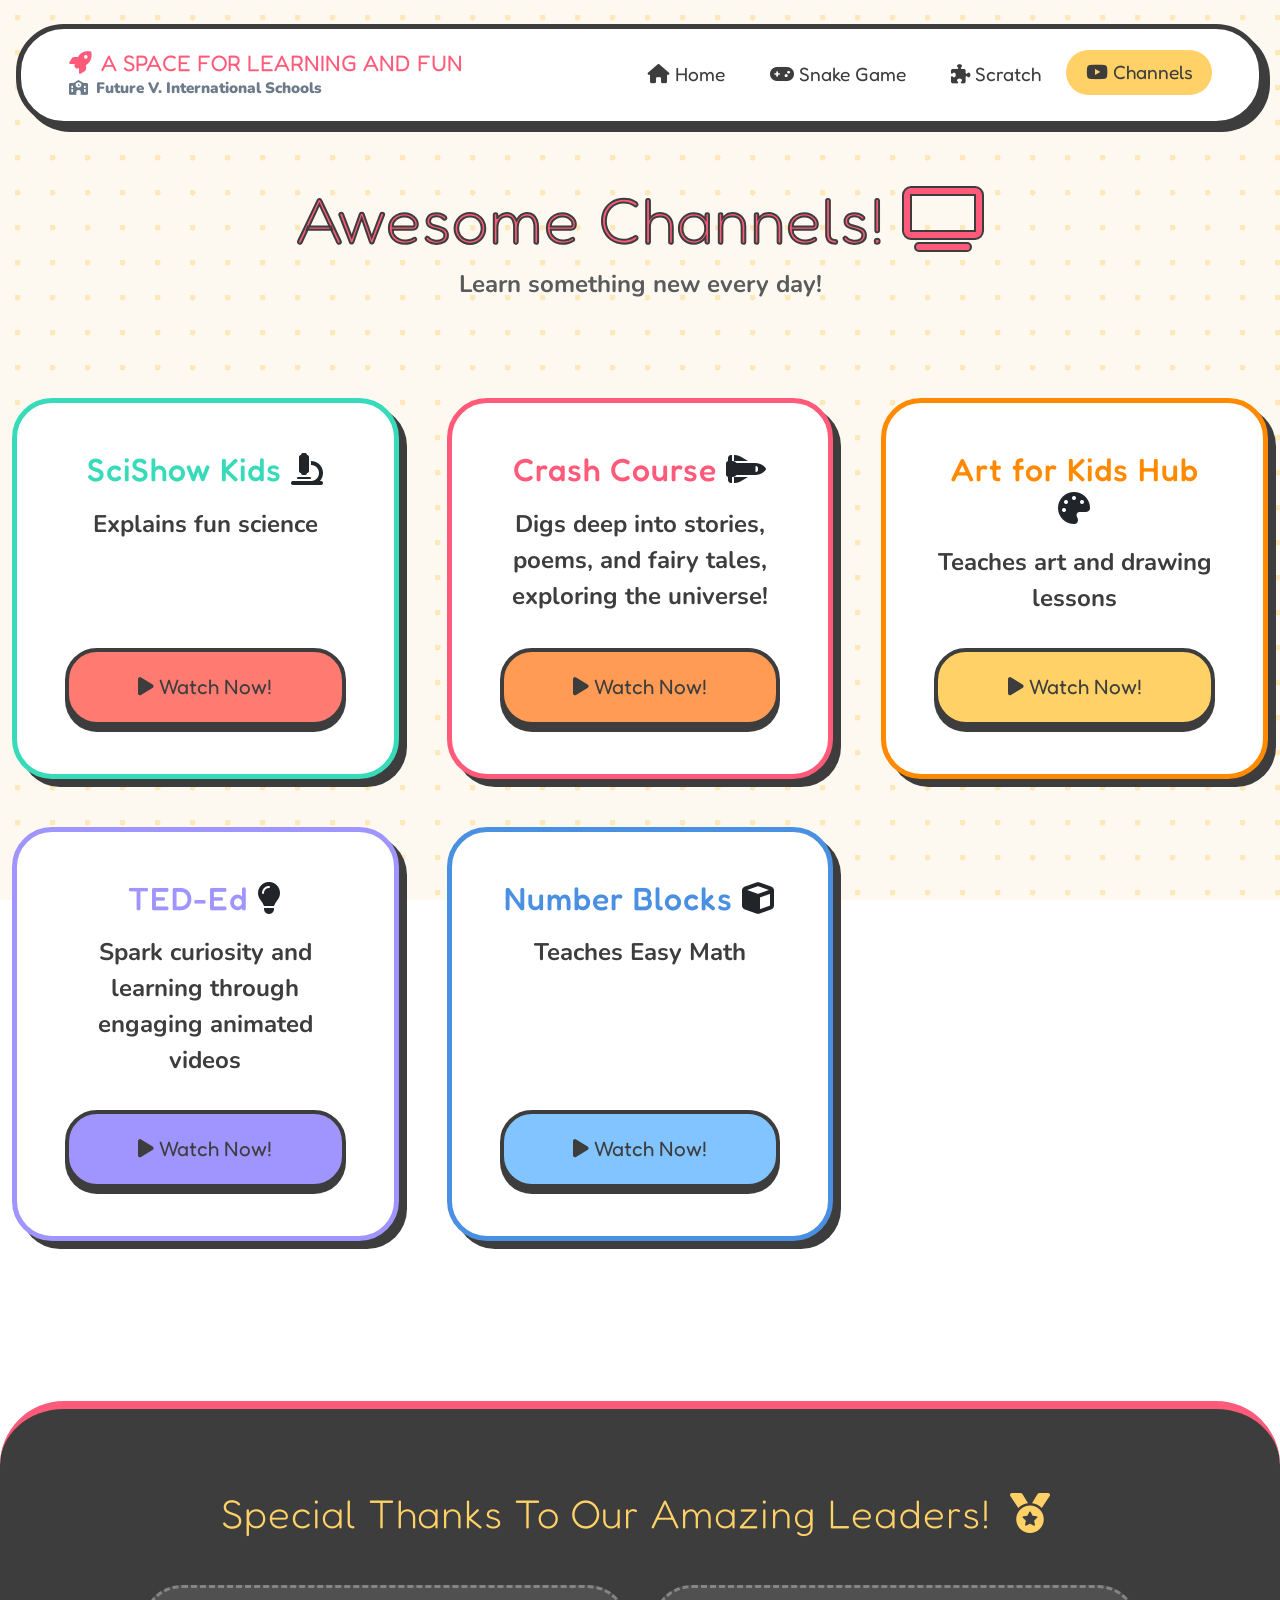
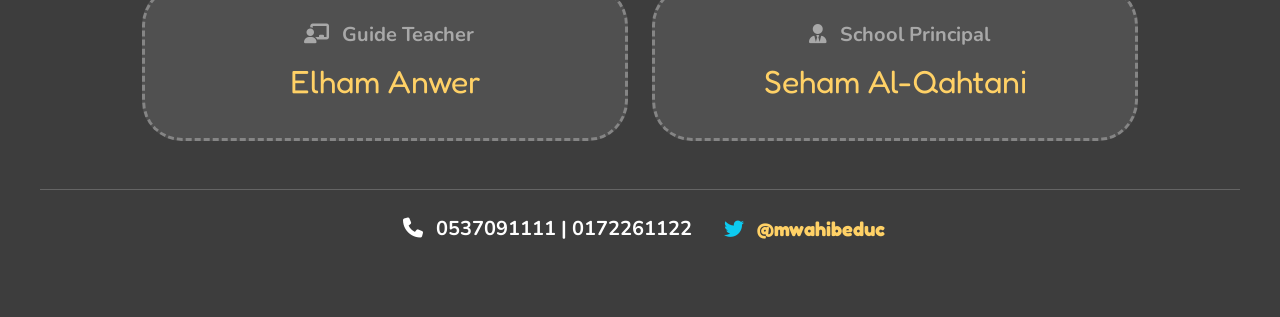
==== page2.html @ 5723bd49 "feat: Pro Max UI design upload" ====
<!DOCTYPE html>
<html lang="en">

<head>
    <meta charset="UTF-8">
    <meta name="viewport" content="width=device-width, initial-scale=1.0">
    <title>Channels for Learning</title>
    <!-- Bootstrap 5 CSS -->
    <link href="https://cdn.jsdelivr.net/npm/bootstrap@5.3.3/dist/css/bootstrap.min.css" rel="stylesheet">
    <link rel="stylesheet" href="https://cdnjs.cloudflare.com/ajax/libs/font-awesome/6.4.0/css/all.min.css">
    <!-- Custom Pro Max Organic CSS -->
    <link rel="stylesheet" href="styles.css">
</head>

<body>

    <!-- Unified Organic Navbar -->
    <div class="container position-relative z-3 px-3">
        <nav class="navbar navbar-expand-lg floating-nav mt-4">
            <div class="container-fluid">
                <a class="navbar-brand d-flex flex-column" href="index.html">
                    <span class="school-brand"><i class="fa-solid fa-rocket mx-1"></i> A Space for Learning and
                        Fun</span>
                    <span class="school-subbrand"><i class="fa-solid fa-school mx-1"></i> Future V. International
                        Schools</span>
                </a>
                <button class="navbar-toggler" type="button" data-bs-toggle="collapse" data-bs-target="#navMenu">
                    <span class="navbar-toggler-icon"></span>
                </button>
                <div class="collapse navbar-collapse justify-content-end" id="navMenu">
                    <div class="navbar-nav">
                        <a class="nav-link" href="index.html"><i class="fa-solid fa-house"></i> Home</a>
                        <a class="nav-link" href="snake.html"><i class="fa-solid fa-gamepad"></i> Snake Game</a>
                        <a class="nav-link" href="scratch.html"><i class="fa-solid fa-puzzle-piece"></i> Scratch</a>
                        <a class="nav-link active" href="page2.html"><i class="fa-brands fa-youtube"></i> Channels</a>
                    </div>
                </div>
            </div>
        </nav>
    </div>

    <!-- Main Content -->
    <div class="container pb-5 overflow-hidden">
        <div class="text-center mb-5 mt-4">
            <h1 class="display-3 brand-font" style="color: var(--primary); -webkit-text-stroke: 2px #3D3D3D;">Awesome
                Channels! <i class="fa-solid fa-tv"></i></h1>
            <p class="fs-4 fw-bold text-muted d-none d-md-block">Learn something new every day!</p>
        </div>

        <div class="row row-cols-1 row-cols-md-2 row-cols-lg-3 g-5 mt-3">

            <div class="col">
                <div class="organic-card hover-lift text-center h-100 d-flex flex-column"
                    style="border-color: #38DBB9;">
                    <h2 class="brand-font mb-3" style="color: #38DBB9;">SciShow Kids <i
                            class="fa-solid fa-microscope text-dark"></i></h2>
                    <p class="fs-4 fw-bold flex-grow-1" style="color: var(--text-main);">Explains fun science</p>
                    <a href="https://www.youtube.com/@SciShowKids" target="_blank"
                        class="btn-3d btn-html w-100 border-0 mt-3 text-white"><i class="fa-solid fa-play"></i> Watch
                        Now!</a>
                </div>
            </div>

            <div class="col">
                <div class="organic-card hover-lift text-center h-100 d-flex flex-column"
                    style="border-color: #FF5A79;">
                    <h2 class="brand-font mb-3" style="color: #FF5A79;">Crash Course <i
                            class="fa-solid fa-shuttle-space text-dark"></i></h2>
                    <p class="fs-4 fw-bold flex-grow-1" style="color: var(--text-main);">Digs deep into stories, poems,
                        and fairy tales, exploring the universe!</p>
                    <a href="https://www.youtube.com/@crashcoursekids" target="_blank"
                        class="btn-3d btn-java w-100 border-0 mt-3 text-white"><i class="fa-solid fa-play"></i> Watch
                        Now!</a>
                </div>
            </div>

            <div class="col">
                <div class="organic-card hover-lift text-center h-100 d-flex flex-column"
                    style="border-color: #FF8A00;">
                    <h2 class="brand-font mb-3" style="color: #FF8A00;">Art for Kids Hub <i
                            class="fa-solid fa-palette text-dark"></i></h2>
                    <p class="fs-4 fw-bold flex-grow-1" style="color: var(--text-main);">Teaches art and drawing lessons
                    </p>
                    <a href="https://www.youtube.com/@artforkidshub" target="_blank"
                        class="btn-3d btn-scratch w-100 border-0 mt-3 text-white"><i class="fa-solid fa-play"></i> Watch
                        Now!</a>
                </div>
            </div>

            <div class="col">
                <div class="organic-card hover-lift text-center h-100 d-flex flex-column"
                    style="border-color: #A094FF;">
                    <h2 class="brand-font mb-3" style="color: #A094FF;">TED-Ed <i
                            class="fa-solid fa-lightbulb text-dark"></i></h2>
                    <p class="fs-4 fw-bold flex-grow-1" style="color: var(--text-main);">Spark curiosity and learning
                        through engaging animated videos</p>
                    <a href="https://www.youtube.com/@TEDEd" target="_blank"
                        class="btn-3d btn-cpp w-100 border-0 mt-3 text-white"><i class="fa-solid fa-play"></i> Watch
                        Now!</a>
                </div>
            </div>

            <div class="col">
                <div class="organic-card hover-lift text-center h-100 d-flex flex-column"
                    style="border-color: #4A90E2;">
                    <h2 class="brand-font mb-3" style="color: #4A90E2;">Number Blocks <i
                            class="fa-solid fa-cube text-dark"></i></h2>
                    <p class="fs-4 fw-bold flex-grow-1" style="color: var(--text-main);">Teaches Easy Math</p>
                    <a href="https://www.youtube.com/channel/UCPlwvN0w4qFSP1FllALB92w" target="_blank"
                        class="btn-3d btn-python w-100 border-0 mt-3 text-white"><i class="fa-solid fa-play"></i> Watch
                        Now!</a>
                </div>
            </div>

        </div>
    </div>

    <!-- Unified Chunky Footer -->
    <footer class="chunky-footer text-center w-100">
        <div class="container-fluid overflow-hidden px-4">
            <h2 class="mb-5 footer-text-brand display-6">Special Thanks To Our Amazing Leaders! <i
                    class="fa-solid fa-medal mx-2"></i></h2>
            <div class="row justify-content-center g-4 mb-5">
                <div class="col-12 col-md-5">
                    <div class="footer-badge">
                        <p class="mb-2 fs-5 fw-bold text-white-50"><i class="fa-solid fa-chalkboard-user mx-2"></i>
                            Guide Teacher</p>
                        <p class="mb-0 fs-2 footer-text-brand">Elham Anwer</p>
                    </div>
                </div>
                <div class="col-12 col-md-5">
                    <div class="footer-badge">
                        <p class="mb-2 fs-5 fw-bold text-white-50"><i class="fa-solid fa-user-tie mx-2"></i> School
                            Principal</p>
                        <p class="mb-0 fs-2 footer-text-brand">Seham Al-Qahtani</p>
                    </div>
                </div>
            </div>
            <div class="d-flex flex-column flex-md-row justify-content-center align-items-center gap-4 mt-5 py-4 border-top w-100"
                style="border-color: rgba(255,255,255,0.2) !important;">
                <div class="fs-5 fw-bold text-break">
                    <i class="fa-solid fa-phone mx-2"></i> <a href="tel:0537091111"
                        class="text-white text-decoration-none">0537091111</a> | <a href="tel:0172261122"
                        class="text-white text-decoration-none">0172261122</a>
                </div>
                <div class="fs-5 fw-bold">
                    <i class="fa-brands fa-twitter text-info mx-2"></i> <a href="https://twitter.com/mwahibeduc"
                        target="_blank" class="footer-text-brand text-decoration-none">@mwahibeduc</a>
                </div>
            </div>
        </div>
    </footer>

    <!-- Bootstrap JS -->
    <script src="https://cdn.jsdelivr.net/npm/bootstrap@5.3.3/dist/js/bootstrap.bundle.min.js"></script>
</body>

</html>
---- styles.css ----
@import url('https://fonts.googleapis.com/css2?family=Fredoka+One&family=Nunito:wght@400;700;900&display=swap');

:root {
    --bg-color: #FDF9F1;
    /* Soft warm white / cream */
    --primary: #FF5A79;
    /* Bright playful pink */
    --secondary: #38DBB9;
    /* Bright teal */
    --accent: #FFD166;
    /* Sunny yellow */
    --blue: #4A90E2;
    /* Playful blue for tech */
    --orange: #FF8A00;
    /* Bright orange */
    --text-main: #3D3D3D;
    /* Soft black for legibility */
    --text-mute: #6C7A89;
}

html,
body {
    max-width: 100%;
    overflow-x: hidden;
}

body {
    font-family: 'Nunito', sans-serif;
    color: var(--text-main);
}

body::before {
    content: "";
    position: fixed;
    top: 0;
    left: 0;
    width: 100%;
    height: 100%;
    background-image: radial-gradient(rgba(255, 209, 102, 0.4) 3px, transparent 3px);
    background-size: 35px 35px;
    background-color: var(--bg-color);
    z-index: -1;
}

h1,
h2,
h3,
h4,
h5,
h6,
.brand-font {
    font-family: 'Fredoka One', cursive;
    color: var(--text-main);
    letter-spacing: 1px;
}

/* Global Nav */
.floating-nav {
    background: white;
    border: 5px solid var(--text-main);
    border-radius: 3rem;
    box-shadow: 6px 6px 0 var(--text-main);
    padding: 1rem 2rem;
    margin: 2rem auto;
    max-width: 1400px;
}

.school-brand {
    font-family: 'Fredoka One', cursive;
    color: var(--primary);
    text-transform: uppercase;
    font-size: 1.4rem;
    text-decoration: none;
    line-height: 1.2;
}

.school-subbrand {
    font-family: 'Nunito', sans-serif;
    color: var(--text-mute);
    font-size: 0.95rem;
    font-weight: 900;
}

.nav-link {
    font-family: 'Fredoka One', cursive;
    color: var(--text-main) !important;
    font-size: 1.2rem;
    padding: 0.5rem 1.2rem !important;
    border-radius: 2rem;
    transition: all 0.2s;
    margin: 0 0.2rem;
}

.nav-link:hover,
.nav-link.active {
    background: var(--accent);
    transform: translateY(-2px);
}

/* Tactile 3D Game Buttons */
.btn-3d {
    font-family: 'Fredoka One', cursive;
    font-size: 1.3rem;
    padding: 1.2rem 2.5rem;
    border-radius: 2rem;
    border: 4px solid var(--text-main) !important;
    color: var(--text-main) !important;
    text-decoration: none;
    display: inline-block;
    transition: all 0.1s ease-in-out;
    position: relative;
    top: 0;
    cursor: pointer;
}

.btn-3d:hover {
    filter: brightness(1.1);
}

.btn-3d:active {
    top: 6px;
    box-shadow: 0 0px 0 var(--text-main) !important;
}

.btn-html {
    background: #FF7B72;
    box-shadow: 0 6px 0 var(--text-main);
}

.btn-python {
    background: #82C4FF;
    box-shadow: 0 6px 0 var(--text-main);
}

.btn-scratch {
    background: var(--accent);
    box-shadow: 0 6px 0 var(--text-main);
}

.btn-cpp {
    background: #A094FF;
    box-shadow: 0 6px 0 var(--text-main);
}

.btn-java {
    background: #FF9B54;
    box-shadow: 0 6px 0 var(--text-main);
}

/* Playful Card Containers */
.organic-card {
    background: white;
    border: 5px solid var(--text-main);
    border-radius: 2.5rem;
    padding: 3rem;
    position: relative;
    box-shadow: 8px 8px 0 var(--text-main);
    transition: all 0.3s;
    overflow: hidden;
}

.organic-card.hover-lift:hover {
    transform: translateY(-8px);
    box-shadow: 12px 16px 0 var(--text-main);
}

/* Base App Wrapper Limits */
.container {
    max-width: 100vw;
    overflow-x: hidden;
}

/* Hero Section */
.hero {
    background: var(--secondary);
    border: 5px solid var(--text-main);
    border-radius: 3rem;
    box-shadow: 8px 8px 0 var(--text-main);
    padding: 6rem 2rem;
    margin-bottom: 4rem;
    position: relative;
    overflow: hidden;
}

/* Footer */
.chunky-footer {
    background: var(--text-main);
    color: white;
    padding: 5rem 1rem 3rem 1rem;
    border-radius: 4rem 4rem 0 0;
    margin-top: 7rem;
    border-top: 8px solid var(--primary);
    width: 100%;
}

.footer-badge {
    background: rgba(255, 255, 255, 0.1);
    border: 3px dashed rgba(255, 255, 255, 0.3);
    border-radius: 2.5rem;
    padding: 2rem;
    height: 100%;
}

.footer-text-brand {
    color: var(--accent);
    font-family: 'Fredoka One', cursive;
}

/* Channels / Students etc */
.student-bubble {
    background: white;
    border: 4px solid var(--secondary);
    border-radius: 2.5rem;
    padding: 1.5rem;
    font-size: 1.2rem;
    font-weight: 800;
    color: var(--text-main);
    box-shadow: 4px 4px 0 var(--secondary);
    text-align: center;
    transition: all 0.2s;
}

.student-bubble:hover {
    background: var(--secondary);
    color: white;
    transform: translateY(-5px);
    box-shadow: 6px 8px 0 var(--text-main);
}

/* Fluid Native Iframe Container Overlay! */
.iframe-container {
    position: relative;
    width: 100%;
    padding-bottom: 82%;
    /* Ensures strict aspect ratio mapping */
    height: 0;
    overflow: hidden;
}

.iframe-container iframe {
    position: absolute;
    top: 0;
    left: 0;
    width: 100% !important;
    height: 100% !important;
    border-radius: 1rem;
}

/* 📱 MOBILE RESPONSIVENESS MEDIA QUERIES */
@media (max-width: 768px) {

    /* Typographic Scaling */
    .display-2 {
        font-size: 2.5rem;
        -webkit-text-stroke: 1px #3D3D3D !important;
    }

    .display-3 {
        font-size: 2rem;
        -webkit-text-stroke: 1px #3D3D3D !important;
    }

    .display-4 {
        font-size: 1.8rem;
        -webkit-text-stroke: 1px #3D3D3D !important;
    }

    h2.brand-font {
        font-size: 1.5rem !important;
    }

    /* Layout & Spacing */
    .hero {
        padding: 3rem 1rem;
        border-radius: 2rem;
        box-shadow: 4px 4px 0 var(--text-main);
    }

    .organic-card {
        padding: 1.5rem;
        border-radius: 1.5rem;
        box-shadow: 4px 4px 0 var(--text-main);
        border-width: 4px;
    }

    /* Navbar / Buttons */
    .floating-nav {
        padding: 0.5rem 1rem;
        border-radius: 1.5rem;
        margin: 1rem auto;
        box-shadow: 4px 4px 0 var(--text-main);
        border-width: 4px;
    }

    .school-brand {
        font-size: 1rem;
    }

    .school-subbrand {
        font-size: 0.8rem;
    }

    .btn-3d {
        padding: 0.8rem 1.5rem;
        font-size: 1rem;
        border-width: 3px !important;
        box-shadow: 0 4px 0 var(--text-main) !important;
        width: 100%;
        text-align: center;
    }

    .btn-3d:active {
        top: 4px;
        box-shadow: 0 0 0 var(--text-main) !important;
    }

    /* Target specific showcase limits */
    .scratch-embed-card,
    .project-embed {
        padding: 1rem;
        border-width: 3px;
        border-radius: 1.5rem;
    }

    /* Students / Footers */
    .student-bubble {
        padding: 1rem;
        font-size: 0.9rem;
        border-width: 3px;
        box-shadow: 2px 2px 0 var(--secondary);
    }

    .chunky-footer {
        padding: 3rem 1rem;
        border-radius: 2rem 2rem 0 0;
        margin-top: 3rem;
        border-top-width: 5px;
    }

    .footer-badge {
        padding: 1.5rem;
        border-radius: 1.5rem;
    }

    /* Arcade bounds */
    .arcade-machine {
        padding: 1rem;
        border-radius: 2rem 2rem 1rem 1rem;
        border-width: 4px;
        box-shadow: 6px 6px 0 var(--text-main);
    }

    .arcade-screen-bezel {
        padding: 0.25rem;
        border-radius: 0.5rem;
        border-width: 4px;
    }

    .arcade-marquee {
        font-size: 1.5rem;
        margin-bottom: 1rem;
        letter-spacing: 1px;
    }
}
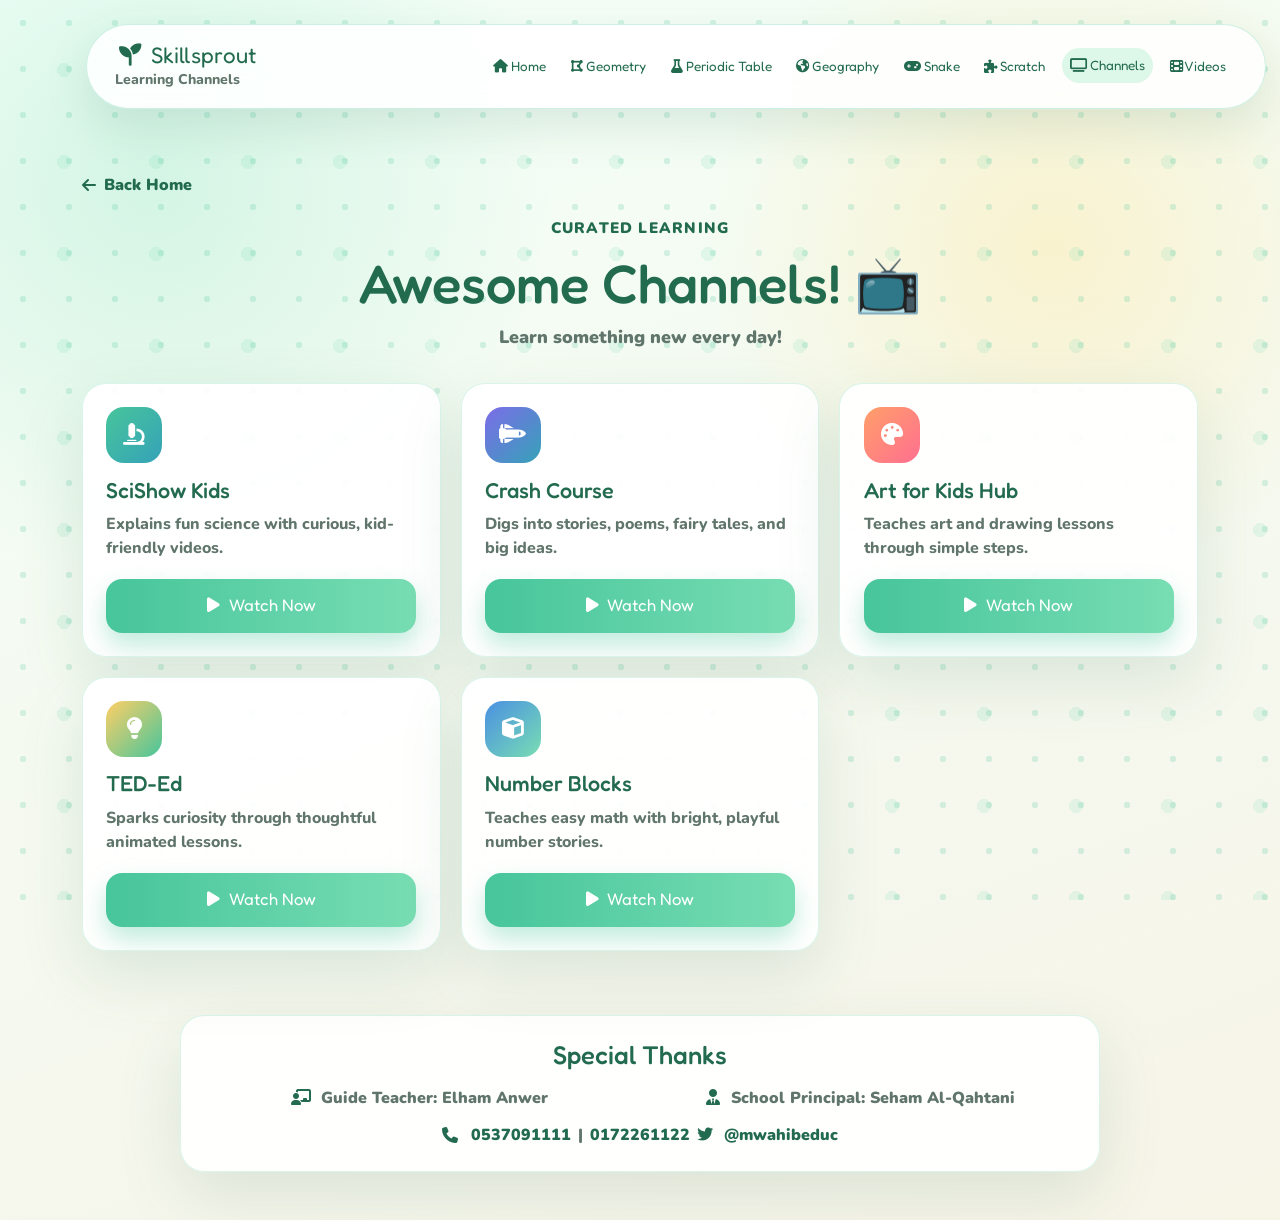
==== commit 394a2ab1: "last update" ====
--- a/page2.html
+++ b/page2.html
@@ -4,149 +4,112 @@
 <head>
     <meta charset="UTF-8">
     <meta name="viewport" content="width=device-width, initial-scale=1.0">
-    <title>Channels for Learning</title>
-    <!-- Bootstrap 5 CSS -->
+    <title>Learning Channels | Skillsprout</title>
     <link href="https://cdn.jsdelivr.net/npm/bootstrap@5.3.3/dist/css/bootstrap.min.css" rel="stylesheet">
     <link rel="stylesheet" href="https://cdnjs.cloudflare.com/ajax/libs/font-awesome/6.4.0/css/all.min.css">
-    <!-- Custom Pro Max Organic CSS -->
-    <link rel="stylesheet" href="styles.css">
+    <link rel="stylesheet" href="styles.css?v=7">
 </head>
 
-<body>
+<body class="skillsprout-page legacy-page">
 
     <!-- Unified Organic Navbar -->
     <div class="container position-relative z-3 px-3">
-        <nav class="navbar navbar-expand-lg floating-nav mt-4">
+        <nav class="navbar navbar-expand-xl navbar-light floating-nav mt-4" aria-label="Main navigation">
             <div class="container-fluid">
                 <a class="navbar-brand d-flex flex-column" href="index.html">
-                    <span class="school-brand"><i class="fa-solid fa-rocket mx-1"></i> A Space for Learning and
-                        Fun</span>
-                    <span class="school-subbrand"><i class="fa-solid fa-school mx-1"></i> Future V. International
-                        Schools</span>
+                    <span class="school-brand"><i class="fa-solid fa-seedling mx-1"></i> Skillsprout</span>
+                    <span class="school-subbrand">Learning Channels</span>
                 </a>
-                <button class="navbar-toggler" type="button" data-bs-toggle="collapse" data-bs-target="#navMenu">
+                <button class="navbar-toggler" type="button" data-bs-toggle="collapse" data-bs-target="#navMenu"
+                    aria-controls="navMenu" aria-expanded="false" aria-label="Toggle navigation">
                     <span class="navbar-toggler-icon"></span>
                 </button>
                 <div class="collapse navbar-collapse justify-content-end" id="navMenu">
                     <div class="navbar-nav">
                         <a class="nav-link" href="index.html"><i class="fa-solid fa-house"></i> Home</a>
-                        <a class="nav-link" href="snake.html"><i class="fa-solid fa-gamepad"></i> Snake Game</a>
+                        <a class="nav-link" href="geometry.html"><i class="fa-solid fa-draw-polygon"></i> Geometry</a>
+                        <a class="nav-link" href="periodic.html"><i class="fa-solid fa-flask"></i> Periodic Table</a>
+                        <a class="nav-link" href="geography.html"><i class="fa-solid fa-earth-americas"></i>
+                            Geography</a>
+                        <a class="nav-link" href="snake.html"><i class="fa-solid fa-gamepad"></i> Snake</a>
                         <a class="nav-link" href="scratch.html"><i class="fa-solid fa-puzzle-piece"></i> Scratch</a>
-                        <a class="nav-link active" href="page2.html"><i class="fa-brands fa-youtube"></i> Channels</a>
+                        <a class="nav-link active" href="page2.html"><i class="fa-solid fa-tv"></i> Channels</a>
+                        <a class="nav-link" href="videos.html"><i class="fa-solid fa-film"></i> Videos</a>
                     </div>
                 </div>
             </div>
         </nav>
     </div>
 
-    <!-- Main Content -->
-    <div class="container pb-5 overflow-hidden">
-        <div class="text-center mb-5 mt-4">
-            <h1 class="display-3 brand-font" style="color: var(--primary); -webkit-text-stroke: 2px #3D3D3D;">Awesome
-                Channels! <i class="fa-solid fa-tv"></i></h1>
-            <p class="fs-4 fw-bold text-muted d-none d-md-block">Learn something new every day!</p>
+    <main class="content-main">
+        <div class="container">
+            <a class="back-link" href="index.html"><i class="fa-solid fa-arrow-left"></i> Back Home</a>
+
+            <section class="page-header text-center">
+                <p class="hero-kicker">Curated learning</p>
+                <h1 class="section-title">Awesome Channels! 📺</h1>
+                <p class="page-subtitle">Learn something new every day!</p>
+            </section>
+
+            <section class="channel-grid" aria-label="Learning channels">
+                <article class="sprout-card channel-card">
+                    <div class="channel-icon science-icon"><i class="fa-solid fa-microscope"></i></div>
+                    <h2>SciShow Kids</h2>
+                    <p>Explains fun science with curious, kid-friendly videos.</p>
+                    <a href="https://www.youtube.com/@SciShowKids" target="_blank" rel="noopener"
+                        class="sprout-btn sprout-btn-primary"><i class="fa-solid fa-play"></i> Watch Now</a>
+                </article>
+
+                <article class="sprout-card channel-card">
+                    <div class="channel-icon stories-icon"><i class="fa-solid fa-shuttle-space"></i></div>
+                    <h2>Crash Course</h2>
+                    <p>Digs into stories, poems, fairy tales, and big ideas.</p>
+                    <a href="https://www.youtube.com/@crashcoursekids" target="_blank" rel="noopener"
+                        class="sprout-btn sprout-btn-primary"><i class="fa-solid fa-play"></i> Watch Now</a>
+                </article>
+
+                <article class="sprout-card channel-card">
+                    <div class="channel-icon art-icon"><i class="fa-solid fa-palette"></i></div>
+                    <h2>Art for Kids Hub</h2>
+                    <p>Teaches art and drawing lessons through simple steps.</p>
+                    <a href="https://www.youtube.com/@artforkidshub" target="_blank" rel="noopener"
+                        class="sprout-btn sprout-btn-primary"><i class="fa-solid fa-play"></i> Watch Now</a>
+                </article>
+
+                <article class="sprout-card channel-card">
+                    <div class="channel-icon idea-icon"><i class="fa-solid fa-lightbulb"></i></div>
+                    <h2>TED-Ed</h2>
+                    <p>Sparks curiosity through thoughtful animated lessons.</p>
+                    <a href="https://www.youtube.com/@TEDEd" target="_blank" rel="noopener"
+                        class="sprout-btn sprout-btn-primary"><i class="fa-solid fa-play"></i> Watch Now</a>
+                </article>
+
+                <article class="sprout-card channel-card">
+                    <div class="channel-icon math-icon"><i class="fa-solid fa-cube"></i></div>
+                    <h2>Number Blocks</h2>
+                    <p>Teaches easy math with bright, playful number stories.</p>
+                    <a href="https://www.youtube.com/channel/UCPlwvN0w4qFSP1FllALB92w" target="_blank" rel="noopener"
+                        class="sprout-btn sprout-btn-primary"><i class="fa-solid fa-play"></i> Watch Now</a>
+                </article>
+            </section>
         </div>
+    </main>
 
-        <div class="row row-cols-1 row-cols-md-2 row-cols-lg-3 g-5 mt-3">
-
-            <div class="col">
-                <div class="organic-card hover-lift text-center h-100 d-flex flex-column"
-                    style="border-color: #38DBB9;">
-                    <h2 class="brand-font mb-3" style="color: #38DBB9;">SciShow Kids <i
-                            class="fa-solid fa-microscope text-dark"></i></h2>
-                    <p class="fs-4 fw-bold flex-grow-1" style="color: var(--text-main);">Explains fun science</p>
-                    <a href="https://www.youtube.com/@SciShowKids" target="_blank"
-                        class="btn-3d btn-html w-100 border-0 mt-3 text-white"><i class="fa-solid fa-play"></i> Watch
-                        Now!</a>
+    <footer class="sprout-footer sprout-footer-panel text-center">
+        <div class="container">
+            <div class="sprout-card acknowledgement-card">
+                <h2 class="section-title-small">Special Thanks</h2>
+                <div class="thanks-grid">
+                    <p><i class="fa-solid fa-chalkboard-user"></i> Guide Teacher: <strong>Elham Anwer</strong></p>
+                    <p><i class="fa-solid fa-user-tie"></i> School Principal: <strong>Seham Al-Qahtani</strong></p>
                 </div>
-            </div>
-
-            <div class="col">
-                <div class="organic-card hover-lift text-center h-100 d-flex flex-column"
-                    style="border-color: #FF5A79;">
-                    <h2 class="brand-font mb-3" style="color: #FF5A79;">Crash Course <i
-                            class="fa-solid fa-shuttle-space text-dark"></i></h2>
-                    <p class="fs-4 fw-bold flex-grow-1" style="color: var(--text-main);">Digs deep into stories, poems,
-                        and fairy tales, exploring the universe!</p>
-                    <a href="https://www.youtube.com/@crashcoursekids" target="_blank"
-                        class="btn-3d btn-java w-100 border-0 mt-3 text-white"><i class="fa-solid fa-play"></i> Watch
-                        Now!</a>
-                </div>
-            </div>
-
-            <div class="col">
-                <div class="organic-card hover-lift text-center h-100 d-flex flex-column"
-                    style="border-color: #FF8A00;">
-                    <h2 class="brand-font mb-3" style="color: #FF8A00;">Art for Kids Hub <i
-                            class="fa-solid fa-palette text-dark"></i></h2>
-                    <p class="fs-4 fw-bold flex-grow-1" style="color: var(--text-main);">Teaches art and drawing lessons
-                    </p>
-                    <a href="https://www.youtube.com/@artforkidshub" target="_blank"
-                        class="btn-3d btn-scratch w-100 border-0 mt-3 text-white"><i class="fa-solid fa-play"></i> Watch
-                        Now!</a>
-                </div>
-            </div>
-
-            <div class="col">
-                <div class="organic-card hover-lift text-center h-100 d-flex flex-column"
-                    style="border-color: #A094FF;">
-                    <h2 class="brand-font mb-3" style="color: #A094FF;">TED-Ed <i
-                            class="fa-solid fa-lightbulb text-dark"></i></h2>
-                    <p class="fs-4 fw-bold flex-grow-1" style="color: var(--text-main);">Spark curiosity and learning
-                        through engaging animated videos</p>
-                    <a href="https://www.youtube.com/@TEDEd" target="_blank"
-                        class="btn-3d btn-cpp w-100 border-0 mt-3 text-white"><i class="fa-solid fa-play"></i> Watch
-                        Now!</a>
-                </div>
-            </div>
-
-            <div class="col">
-                <div class="organic-card hover-lift text-center h-100 d-flex flex-column"
-                    style="border-color: #4A90E2;">
-                    <h2 class="brand-font mb-3" style="color: #4A90E2;">Number Blocks <i
-                            class="fa-solid fa-cube text-dark"></i></h2>
-                    <p class="fs-4 fw-bold flex-grow-1" style="color: var(--text-main);">Teaches Easy Math</p>
-                    <a href="https://www.youtube.com/channel/UCPlwvN0w4qFSP1FllALB92w" target="_blank"
-                        class="btn-3d btn-python w-100 border-0 mt-3 text-white"><i class="fa-solid fa-play"></i> Watch
-                        Now!</a>
-                </div>
-            </div>
-
-        </div>
-    </div>
-
-    <!-- Unified Chunky Footer -->
-    <footer class="chunky-footer text-center w-100">
-        <div class="container-fluid overflow-hidden px-4">
-            <h2 class="mb-5 footer-text-brand display-6">Special Thanks To Our Amazing Leaders! <i
-                    class="fa-solid fa-medal mx-2"></i></h2>
-            <div class="row justify-content-center g-4 mb-5">
-                <div class="col-12 col-md-5">
-                    <div class="footer-badge">
-                        <p class="mb-2 fs-5 fw-bold text-white-50"><i class="fa-solid fa-chalkboard-user mx-2"></i>
-                            Guide Teacher</p>
-                        <p class="mb-0 fs-2 footer-text-brand">Elham Anwer</p>
-                    </div>
-                </div>
-                <div class="col-12 col-md-5">
-                    <div class="footer-badge">
-                        <p class="mb-2 fs-5 fw-bold text-white-50"><i class="fa-solid fa-user-tie mx-2"></i> School
-                            Principal</p>
-                        <p class="mb-0 fs-2 footer-text-brand">Seham Al-Qahtani</p>
-                    </div>
-                </div>
-            </div>
-            <div class="d-flex flex-column flex-md-row justify-content-center align-items-center gap-4 mt-5 py-4 border-top w-100"
-                style="border-color: rgba(255,255,255,0.2) !important;">
-                <div class="fs-5 fw-bold text-break">
-                    <i class="fa-solid fa-phone mx-2"></i> <a href="tel:0537091111"
-                        class="text-white text-decoration-none">0537091111</a> | <a href="tel:0172261122"
-                        class="text-white text-decoration-none">0172261122</a>
-                </div>
-                <div class="fs-5 fw-bold">
-                    <i class="fa-brands fa-twitter text-info mx-2"></i> <a href="https://twitter.com/mwahibeduc"
-                        target="_blank" class="footer-text-brand text-decoration-none">@mwahibeduc</a>
-                </div>
+                <p class="contact-line">
+                    <i class="fa-solid fa-phone"></i>
+                    <a href="tel:0537091111">0537091111</a> |
+                    <a href="tel:0172261122">0172261122</a>
+                    <span><i class="fa-brands fa-twitter"></i> <a href="https://twitter.com/mwahibeduc"
+                            target="_blank" rel="noopener">@mwahibeduc</a></span>
+                </p>
             </div>
         </div>
     </footer>
@@ -155,4 +118,4 @@
     <script src="https://cdn.jsdelivr.net/npm/bootstrap@5.3.3/dist/js/bootstrap.bundle.min.js"></script>
 </body>
 
-</html>+</html>
--- a/styles.css
+++ b/styles.css
@@ -16,12 +16,28 @@
     --text-main: #3D3D3D;
     /* Soft black for legibility */
     --text-mute: #6C7A89;
+    --sprout-cream: #F7F4E8;
+    --sprout-soft: #F0FFF6;
+    --sprout-green: #47C59B;
+    --sprout-green-dark: #236B4F;
+    --sprout-leaf: #78DDB3;
+    --sprout-mint: #DDF7E8;
+    --sprout-yellow: #FFE7A3;
+    --sprout-ink: #2F4D40;
+    --sprout-muted: #60756B;
+    --sprout-card: rgba(255, 255, 255, 0.94);
+    --sprout-border: rgba(71, 197, 155, 0.2);
+    --sprout-shadow: 0 24px 65px rgba(35, 107, 79, 0.13);
 }
 
 html,
 body {
     max-width: 100%;
     overflow-x: hidden;
+}
+
+html {
+    scroll-behavior: smooth;
 }
 
 body {
@@ -51,7 +67,7 @@
 .brand-font {
     font-family: 'Fredoka One', cursive;
     color: var(--text-main);
-    letter-spacing: 1px;
+    letter-spacing: 0;
 }
 
 /* Global Nav */
@@ -63,6 +79,7 @@
     padding: 1rem 2rem;
     margin: 2rem auto;
     max-width: 1400px;
+    width: min(1400px, calc(100vw - 1.5rem));
 }
 
 .school-brand {
@@ -89,6 +106,16 @@
     border-radius: 2rem;
     transition: all 0.2s;
     margin: 0 0.2rem;
+}
+
+.navbar-brand,
+.navbar-collapse,
+.navbar-nav {
+    min-width: 0;
+}
+
+.navbar-nav {
+    flex-wrap: wrap;
 }
 
 .nav-link:hover,
@@ -246,6 +273,35 @@
     border-radius: 1rem;
 }
 
+.arcade-machine {
+    background: #222C3A;
+    border: 5px solid var(--text-main);
+    border-radius: 2.5rem 2.5rem 1.25rem 1.25rem;
+    box-shadow: 8px 10px 0 var(--text-main);
+    margin: 0 auto;
+    max-width: 520px;
+    padding: 1.5rem;
+    width: 100%;
+}
+
+.arcade-marquee {
+    background: var(--accent);
+    border: 4px solid var(--text-main);
+    border-radius: 1.25rem;
+    color: var(--text-main);
+    font-family: 'Fredoka One', cursive;
+    font-size: 2rem;
+    margin-bottom: 1.25rem;
+    padding: 0.8rem;
+}
+
+.arcade-screen-bezel {
+    background: #111827;
+    border: 5px solid var(--text-main);
+    border-radius: 1rem;
+    padding: 0.5rem;
+}
+
 /* 📱 MOBILE RESPONSIVENESS MEDIA QUERIES */
 @media (max-width: 768px) {
 
@@ -359,6 +415,954 @@
     .arcade-marquee {
         font-size: 1.5rem;
         margin-bottom: 1rem;
-        letter-spacing: 1px;
-    }
-}+        letter-spacing: 0;
+    }
+}
+
+/* Skillsprout pages */
+.skillsprout-page {
+    background:
+        radial-gradient(circle at 12% 15%, rgba(120, 221, 179, 0.26), transparent 26%),
+        radial-gradient(circle at 82% 20%, rgba(255, 231, 163, 0.45), transparent 24%),
+        linear-gradient(160deg, #F3FFF8, var(--sprout-cream));
+    color: var(--sprout-ink);
+    min-height: 100vh;
+}
+
+.skillsprout-page::before {
+    background-image:
+        radial-gradient(rgba(71, 197, 155, 0.2) 3px, transparent 3px),
+        radial-gradient(rgba(120, 221, 179, 0.16) 7px, transparent 7px);
+    background-position: 0 0, 18px 24px;
+    background-size: 46px 46px, 92px 92px;
+    background-color: transparent;
+}
+
+.skillsprout-page .container {
+    max-width: min(1140px, 100%);
+    overflow-x: visible;
+}
+
+.skillsprout-page .container-fluid {
+    max-width: 100%;
+    overflow-x: visible;
+}
+
+.skillsprout-page .floating-nav {
+    background: rgba(255, 255, 255, 0.88);
+    border: 1px solid rgba(71, 197, 155, 0.26);
+    border-radius: 999px;
+    box-shadow: 0 18px 45px rgba(36, 107, 79, 0.13);
+    max-width: min(1180px, calc(100vw - 1.5rem));
+    padding: 0.78rem 1rem;
+    backdrop-filter: blur(14px);
+}
+
+.skillsprout-page .school-brand {
+    color: var(--sprout-green-dark);
+    text-transform: none;
+    letter-spacing: 0;
+}
+
+.skillsprout-page .school-subbrand {
+    color: var(--sprout-muted);
+    font-size: 0.88rem;
+    font-weight: 800;
+}
+
+.skillsprout-page .school-brand,
+.skillsprout-page .school-subbrand {
+    overflow-wrap: anywhere;
+}
+
+.skillsprout-page .navbar-nav {
+    align-items: center;
+    gap: 0.1rem;
+}
+
+.skillsprout-page .nav-link {
+    color: var(--sprout-green-dark) !important;
+    font-size: 0.84rem;
+    letter-spacing: 0;
+    padding: 0.45rem 0.52rem !important;
+    white-space: nowrap;
+}
+
+.navbar-expand-xl .navbar-nav {
+    flex-wrap: nowrap;
+}
+
+.skillsprout-page .nav-link:hover,
+.skillsprout-page .nav-link.active {
+    background: var(--sprout-mint);
+    color: var(--sprout-green-dark) !important;
+    transform: translateY(-1px);
+}
+
+.leafy-bg {
+    position: fixed;
+    inset: 0;
+    width: 100vw;
+    height: 100vh;
+    z-index: 0;
+    pointer-events: none;
+}
+
+.page-layer {
+    position: relative;
+    z-index: 2;
+}
+
+.skillsprout-hero {
+    display: grid;
+    align-items: center;
+    min-height: 58vh;
+    padding: 4rem 1rem 4.5rem;
+}
+
+.hero-inner {
+    display: flex;
+    flex-direction: column;
+    align-items: center;
+}
+
+.hero-kicker {
+    color: var(--sprout-green-dark);
+    font-size: 0.95rem;
+    font-weight: 900;
+    letter-spacing: 0.08em;
+    margin-bottom: 0.7rem;
+    text-transform: uppercase;
+}
+
+.hero-title {
+    color: var(--sprout-green);
+    font-size: 5.25rem;
+    letter-spacing: 0;
+    line-height: 1.05;
+    margin: 0;
+    text-shadow: 0 7px 0 rgba(35, 107, 79, 0.08);
+}
+
+.hero-subtitle {
+    color: var(--sprout-muted);
+    font-size: 1.45rem;
+    font-weight: 900;
+    margin: 1rem auto 2rem;
+    max-width: 680px;
+}
+
+.sprout-btn {
+    align-items: center;
+    border: 0;
+    border-radius: 16px;
+    cursor: pointer;
+    display: inline-flex;
+    font-family: 'Fredoka One', cursive;
+    font-size: 1.05rem;
+    gap: 0.55rem;
+    justify-content: center;
+    min-height: 52px;
+    padding: 0.9rem 1.6rem;
+    text-decoration: none;
+    transition: transform 0.18s ease, box-shadow 0.18s ease, filter 0.18s ease;
+}
+
+.sprout-btn:hover {
+    filter: brightness(1.03);
+    transform: translateY(-2px);
+}
+
+.sprout-btn:active {
+    transform: translateY(1px);
+}
+
+.sprout-btn-primary {
+    background: linear-gradient(90deg, var(--sprout-green), var(--sprout-leaf));
+    box-shadow: 0 12px 24px rgba(71, 197, 155, 0.34);
+    color: white;
+}
+
+.sprout-btn-primary:hover,
+.sprout-btn-primary:focus {
+    color: white;
+}
+
+.sprout-btn-secondary {
+    background: #FFFFFF;
+    border: 2px solid rgba(71, 197, 155, 0.32);
+    box-shadow: 0 12px 22px rgba(35, 107, 79, 0.1);
+    color: var(--sprout-green-dark);
+}
+
+.sprout-btn-secondary:hover,
+.sprout-btn-secondary:focus {
+    color: var(--sprout-green-dark);
+}
+
+.games-section {
+    padding: 3rem 0 5rem;
+}
+
+.content-main {
+    padding: 2rem 0 4rem;
+}
+
+.page-header {
+    margin: 0 auto 2rem;
+    max-width: 780px;
+}
+
+.page-subtitle {
+    color: var(--sprout-muted);
+    font-size: 1.12rem;
+    font-weight: 900;
+    margin: 0 auto;
+    max-width: 680px;
+}
+
+.section-heading {
+    margin-bottom: 2rem;
+}
+
+.section-title,
+.game-title {
+    color: var(--sprout-green-dark);
+    letter-spacing: 0;
+}
+
+.section-title {
+    font-size: 3.4rem;
+}
+
+.sprout-card {
+    background: var(--sprout-card);
+    border: 1px solid var(--sprout-border);
+    border-radius: 24px;
+    box-shadow: var(--sprout-shadow);
+    overflow: hidden;
+}
+
+.game-card {
+    display: flex;
+    flex-direction: column;
+    align-items: flex-start;
+    padding: 2rem;
+}
+
+.game-card h3 {
+    color: var(--sprout-green-dark);
+    font-size: 1.65rem;
+    letter-spacing: 0;
+    margin: 1.2rem 0 0.75rem;
+}
+
+.game-card p {
+    color: var(--sprout-muted);
+    flex: 1;
+    font-size: 1.08rem;
+    font-weight: 800;
+    margin-bottom: 1.5rem;
+}
+
+.game-icon {
+    align-items: center;
+    border-radius: 22px;
+    color: white;
+    display: inline-flex;
+    font-size: 2rem;
+    height: 72px;
+    justify-content: center;
+    width: 72px;
+}
+
+.geometry-icon {
+    background: linear-gradient(135deg, #47C59B, #70D27C);
+}
+
+.periodic-icon {
+    background: linear-gradient(135deg, #35A2B8, #78DDB3);
+}
+
+.geography-icon {
+    background: linear-gradient(135deg, #3F83F8, #46C7A8);
+}
+
+.snake-icon {
+    background: linear-gradient(135deg, #3A9D5D, #F2C94C);
+}
+
+.scratch-icon {
+    background: linear-gradient(135deg, #FF8A00, #FF5A79);
+}
+
+.channels-icon {
+    background: linear-gradient(135deg, #7C6CE8, #35A2B8);
+}
+
+.videos-icon {
+    background: linear-gradient(135deg, #47C59B, #7C6CE8);
+}
+
+.channel-grid,
+.scratch-grid,
+.video-grid {
+    display: grid;
+    gap: 1.25rem;
+    grid-template-columns: repeat(3, minmax(0, 1fr));
+}
+
+.video-grid,
+.scratch-grid {
+    grid-template-columns: repeat(2, minmax(0, 1fr));
+}
+
+.scratch-feature {
+    margin: 0 auto 2rem;
+    max-width: 760px;
+}
+
+.scratch-feature-card {
+    padding: 1.5rem;
+}
+
+.scratch-feature-copy {
+    margin-bottom: 1rem;
+    text-align: center;
+}
+
+.scratch-feature-copy h2 {
+    color: var(--sprout-green-dark);
+    font-size: 1.7rem;
+    margin: 0;
+}
+
+.scratch-embed-wrapper {
+    aspect-ratio: 485 / 402;
+    background: #102018;
+    border: 1px solid rgba(71, 197, 155, 0.2);
+    border-radius: 18px;
+    overflow: hidden;
+    width: 100%;
+}
+
+.scratch-embed-wrapper iframe {
+    border: 0;
+    display: block;
+    height: 100%;
+    width: 100%;
+}
+
+.scratch-showcase-heading {
+    margin-top: 1rem;
+}
+
+.channel-card,
+.scratch-embed-card,
+.video-card {
+    display: flex;
+    flex-direction: column;
+    min-width: 0;
+    padding: 1.45rem;
+}
+
+.channel-card h2,
+.scratch-embed-card h2,
+.video-card h2 {
+    color: var(--sprout-green-dark);
+    font-size: 1.35rem;
+    margin: 0.9rem 0 0.55rem;
+}
+
+.video-card h2,
+.scratch-embed-card h2 {
+    margin-top: 0;
+}
+
+.channel-card p,
+.video-card p {
+    color: var(--sprout-muted);
+    flex: 1;
+    font-size: 1rem;
+    font-weight: 800;
+    margin-bottom: 1.15rem;
+}
+
+.channel-icon {
+    align-items: center;
+    border-radius: 18px;
+    color: white;
+    display: inline-flex;
+    font-size: 1.35rem;
+    height: 56px;
+    justify-content: center;
+    width: 56px;
+}
+
+.video-card video {
+    aspect-ratio: 16 / 9;
+    background: #102018;
+    border: 1px solid rgba(71, 197, 155, 0.2);
+    border-radius: 18px;
+    display: block;
+    height: auto;
+    max-width: 100%;
+    object-fit: contain;
+    width: 100%;
+}
+
+.science-icon {
+    background: linear-gradient(135deg, #47C59B, #35A2B8);
+}
+
+.stories-icon {
+    background: linear-gradient(135deg, #7C6CE8, #35A2B8);
+}
+
+.art-icon {
+    background: linear-gradient(135deg, #FF9F68, #FF6F91);
+}
+
+.idea-icon {
+    background: linear-gradient(135deg, #FFCF66, #47C59B);
+}
+
+.math-icon {
+    background: linear-gradient(135deg, #4A90E2, #78DDB3);
+}
+
+.sprout-footer {
+    color: var(--sprout-muted);
+    font-weight: 900;
+    padding: 2.5rem 1rem 3rem;
+}
+
+.sprout-footer-panel {
+    padding-top: 0;
+}
+
+.acknowledgement-card {
+    margin: 0 auto;
+    max-width: 920px;
+    padding: 1.5rem;
+}
+
+.section-title-small {
+    color: var(--sprout-green-dark);
+    font-size: 1.6rem;
+    margin-bottom: 1rem;
+}
+
+.thanks-grid {
+    display: grid;
+    gap: 0.8rem;
+    grid-template-columns: repeat(2, minmax(0, 1fr));
+    margin-bottom: 0.8rem;
+}
+
+.thanks-grid p,
+.contact-line {
+    color: var(--sprout-muted);
+    margin: 0;
+}
+
+.thanks-grid i,
+.contact-line i {
+    color: var(--sprout-green-dark);
+    margin-right: 0.35rem;
+}
+
+.contact-line {
+    align-items: center;
+    display: flex;
+    flex-wrap: wrap;
+    gap: 0.45rem;
+    justify-content: center;
+}
+
+.contact-line a {
+    color: var(--sprout-green-dark);
+    text-decoration: none;
+}
+
+.contact-line a:hover {
+    color: var(--sprout-green);
+}
+
+.game-main {
+    padding: 2rem 0 5rem;
+}
+
+.back-link {
+    align-items: center;
+    color: var(--sprout-green-dark);
+    display: inline-flex;
+    font-weight: 900;
+    gap: 0.5rem;
+    margin: 0 0 1rem;
+    text-decoration: none;
+}
+
+.back-link:hover {
+    color: var(--sprout-green);
+}
+
+.game-shell {
+    margin: 0 auto;
+    max-width: 560px;
+    padding: 2rem;
+}
+
+.geometry-shell {
+    overflow: visible;
+}
+
+.game-title {
+    font-size: 3rem;
+    margin-bottom: 1.2rem;
+}
+
+.score-pill {
+    background: var(--sprout-mint);
+    border: 1px solid rgba(71, 197, 155, 0.28);
+    border-radius: 999px;
+    color: var(--sprout-green-dark);
+    display: inline-flex;
+    font-weight: 900;
+    justify-content: center;
+    margin: 0 auto 1.4rem;
+    padding: 0.65rem 1rem;
+}
+
+.question-text {
+    color: var(--sprout-ink);
+    font-size: 1.28rem;
+    font-weight: 900;
+    margin: 0 auto 1rem;
+}
+
+.shape-stage {
+    align-items: center;
+    background:
+        linear-gradient(90deg, rgba(71, 197, 155, 0.08) 1px, transparent 1px),
+        linear-gradient(rgba(71, 197, 155, 0.08) 1px, transparent 1px),
+        #FAFFF9;
+    background-size: 24px 24px;
+    border: 2px dashed rgba(71, 197, 155, 0.28);
+    border-radius: 24px;
+    display: flex;
+    justify-content: center;
+    margin: 1rem auto 1.4rem;
+    min-height: 178px;
+    padding: 1.5rem;
+}
+
+.shape {
+    margin: 0 auto;
+}
+
+.rectangle {
+    background: linear-gradient(135deg, #47C59B, #78DDB3);
+    border-radius: 18px;
+    height: 80px;
+    width: 120px;
+}
+
+.square {
+    background: linear-gradient(135deg, #35A2B8, #8CE0D0);
+    border-radius: 20px;
+    height: 100px;
+    width: 100px;
+}
+
+.circle {
+    background: linear-gradient(135deg, #FFB84D, #FFE18F);
+    border-radius: 50%;
+    height: 100px;
+    width: 100px;
+}
+
+.sprout-input {
+    background: #FFFFFF;
+    border: 2px solid rgba(71, 197, 155, 0.3);
+    border-radius: 16px;
+    color: var(--sprout-ink);
+    font-size: 1.1rem;
+    font-weight: 800;
+    max-width: 100%;
+    min-height: 52px;
+    outline: 0;
+    padding: 0.8rem 1rem;
+    text-align: center;
+    width: 100%;
+}
+
+.sprout-input:focus {
+    border-color: var(--sprout-green);
+    box-shadow: 0 0 0 0.25rem rgba(71, 197, 155, 0.16);
+}
+
+.game-actions,
+.periodic-controls {
+    display: flex;
+    flex-wrap: wrap;
+    gap: 0.8rem;
+    justify-content: center;
+    margin-top: 1rem;
+}
+
+.feedback-message {
+    color: var(--sprout-muted);
+    font-size: 1.08rem;
+    font-weight: 900;
+    margin: 1rem 0 0;
+    min-height: 1.7rem;
+}
+
+.feedback-good {
+    color: #238656;
+}
+
+.feedback-bad {
+    color: #B64040;
+}
+
+.feedback-warn {
+    color: #9B6B1E;
+}
+
+.periodic-main {
+    padding-bottom: 4rem;
+}
+
+.snake-shell {
+    margin: 0 auto;
+    max-width: 720px;
+    padding: 1.5rem;
+}
+
+.tech-pills {
+    display: flex;
+    flex-wrap: wrap;
+    gap: 0.75rem;
+    justify-content: center;
+    margin: 0 auto 1.25rem;
+}
+
+.tech-pills span {
+    align-items: center;
+    background: var(--sprout-mint);
+    border: 1px solid rgba(71, 197, 155, 0.28);
+    border-radius: 999px;
+    color: var(--sprout-green-dark);
+    display: inline-flex;
+    font-weight: 900;
+    gap: 0.4rem;
+    min-height: 42px;
+    padding: 0.55rem 0.9rem;
+}
+
+.skillsprout-page .arcade-machine {
+    background: #FFFFFF;
+    border: 1px solid var(--sprout-border);
+    border-radius: 22px;
+    box-shadow: 0 16px 38px rgba(35, 107, 79, 0.12);
+    max-width: 480px;
+    padding: 1rem;
+}
+
+.skillsprout-page .arcade-marquee {
+    background: var(--sprout-mint);
+    border: 1px solid rgba(71, 197, 155, 0.28);
+    border-radius: 16px;
+    color: var(--sprout-green-dark);
+    font-size: 1.25rem;
+    margin-bottom: 0.8rem;
+    padding: 0.65rem;
+}
+
+.skillsprout-page .arcade-screen-bezel {
+    background: #102018;
+    border: 0;
+    border-radius: 16px;
+    padding: 0.45rem;
+}
+
+.periodic-back-link {
+    margin-left: min(2vw, 1rem);
+}
+
+.periodic-shell {
+    margin: 0 auto;
+    max-width: 1280px;
+    padding: 1.5rem;
+}
+
+.periodic-header {
+    margin-bottom: 1rem;
+}
+
+.periodic-controls {
+    align-items: center;
+    margin: 0 auto 0.5rem;
+    max-width: 760px;
+}
+
+.periodic-controls .sprout-input {
+    flex: 1 1 260px;
+}
+
+.periodic-scroll {
+    border: 1px solid rgba(71, 197, 155, 0.22);
+    border-radius: 22px;
+    margin-top: 1.25rem;
+    max-width: 100%;
+    overflow-x: auto;
+    overflow-y: hidden;
+    padding: 1rem;
+    -webkit-overflow-scrolling: touch;
+}
+
+#table {
+    display: grid;
+    gap: 5px;
+    grid-template-columns: repeat(18, 50px);
+    grid-template-rows: repeat(9, 50px);
+    justify-content: center;
+    min-width: 985px;
+    width: max-content;
+}
+
+.cell {
+    background: #F3F7F2;
+    border: 1px solid rgba(35, 107, 79, 0.24);
+    border-radius: 10px;
+    height: 50px;
+    position: relative;
+    width: 50px;
+}
+
+.cell.filled {
+    background: linear-gradient(135deg, #B9F2CF, #78DDB3);
+    border-color: rgba(35, 107, 79, 0.42);
+    box-shadow: inset 0 -5px 0 rgba(35, 107, 79, 0.08);
+}
+
+.atomic {
+    color: var(--sprout-green-dark);
+    font-size: 10px;
+    font-weight: 900;
+    left: 5px;
+    position: absolute;
+    top: 3px;
+}
+
+.symbol {
+    color: var(--sprout-ink);
+    font-size: 1.05rem;
+    font-weight: 900;
+    line-height: 50px;
+    text-align: center;
+}
+
+.legacy-page .back-link {
+    margin-bottom: 1.25rem;
+}
+
+.legacy-page .display-3 {
+    font-size: 3rem;
+    line-height: 1.1;
+}
+
+.legacy-page .chunky-footer a {
+    overflow-wrap: anywhere;
+}
+
+@media (max-width: 1199.98px) {
+    .floating-nav,
+    .skillsprout-page .floating-nav {
+        border-radius: 24px;
+        padding: 0.65rem 0.85rem;
+    }
+
+    .navbar-collapse {
+        margin-top: 0.75rem;
+        width: 100%;
+    }
+
+    .navbar-nav,
+    .skillsprout-page .navbar-nav {
+        align-items: stretch;
+        gap: 0.25rem;
+    }
+
+    .nav-link,
+    .skillsprout-page .nav-link {
+        align-items: center;
+        display: flex;
+        min-height: 44px;
+        white-space: normal;
+    }
+
+    .hero-title {
+        font-size: 4rem;
+    }
+
+    .section-title {
+        font-size: 2.8rem;
+    }
+
+    .game-title {
+        font-size: 2.35rem;
+    }
+
+    .channel-grid {
+        grid-template-columns: repeat(2, minmax(0, 1fr));
+    }
+}
+
+@media (min-width: 1100px) {
+    .periodic-scroll {
+        overflow-x: visible;
+    }
+}
+
+@media (max-width: 768px) {
+    .skillsprout-page .floating-nav {
+        border-radius: 24px;
+        padding: 0.65rem 0.85rem;
+    }
+
+    .skillsprout-page .school-brand {
+        font-size: 1.05rem;
+    }
+
+    .skillsprout-page .school-subbrand {
+        font-size: 0.72rem;
+    }
+
+    .skillsprout-hero {
+        min-height: auto;
+        padding: 3rem 1rem 3.25rem;
+    }
+
+    .hero-title {
+        font-size: 2.45rem;
+    }
+
+    .hero-subtitle {
+        font-size: 1.05rem;
+        margin-bottom: 1.5rem;
+    }
+
+    .hero-kicker {
+        font-size: 0.82rem;
+    }
+
+    .section-title {
+        font-size: 2.25rem;
+    }
+
+    .game-title {
+        font-size: 2rem;
+    }
+
+    .games-section {
+        padding: 2rem 0 3rem;
+    }
+
+    .game-card,
+    .game-shell,
+    .periodic-shell {
+        border-radius: 22px;
+        padding: 1.25rem;
+    }
+
+    .game-card h3 {
+        font-size: 1.35rem;
+    }
+
+    .game-card p,
+    .question-text,
+    .feedback-message {
+        font-size: 1rem;
+    }
+
+    .channel-grid,
+    .video-grid,
+    .scratch-grid,
+    .thanks-grid {
+        grid-template-columns: 1fr;
+    }
+
+    .game-icon {
+        border-radius: 18px;
+        font-size: 1.55rem;
+        height: 58px;
+        width: 58px;
+    }
+
+    .sprout-btn {
+        min-height: 48px;
+        width: 100%;
+    }
+
+    .game-actions .sprout-btn,
+    .periodic-controls .sprout-btn {
+        flex: 1 1 100%;
+    }
+
+    .shape-stage {
+        min-height: 150px;
+    }
+
+    .periodic-scroll {
+        margin-left: -0.25rem;
+        margin-right: -0.25rem;
+        padding: 0.75rem;
+    }
+
+    .periodic-main {
+        padding-bottom: 2.5rem;
+    }
+
+    .legacy-page .display-3 {
+        font-size: 2rem;
+    }
+
+    .legacy-page .fs-4 {
+        font-size: 1.05rem !important;
+    }
+
+    .scratch-embed-card h2 {
+        font-size: 1.35rem !important;
+    }
+
+    .channel-card,
+    .scratch-feature-card,
+    .scratch-embed-card,
+    .video-card,
+    .acknowledgement-card,
+    .snake-shell {
+        padding: 1.15rem;
+    }
+
+    .page-header {
+        margin-bottom: 1.4rem;
+    }
+
+    .page-subtitle {
+        font-size: 1rem;
+    }
+
+    .content-main,
+    .game-main {
+        padding: 1.5rem 0 2.75rem;
+    }
+
+    .contact-line {
+        align-items: center;
+        flex-direction: column;
+        gap: 0.35rem;
+    }
+}
